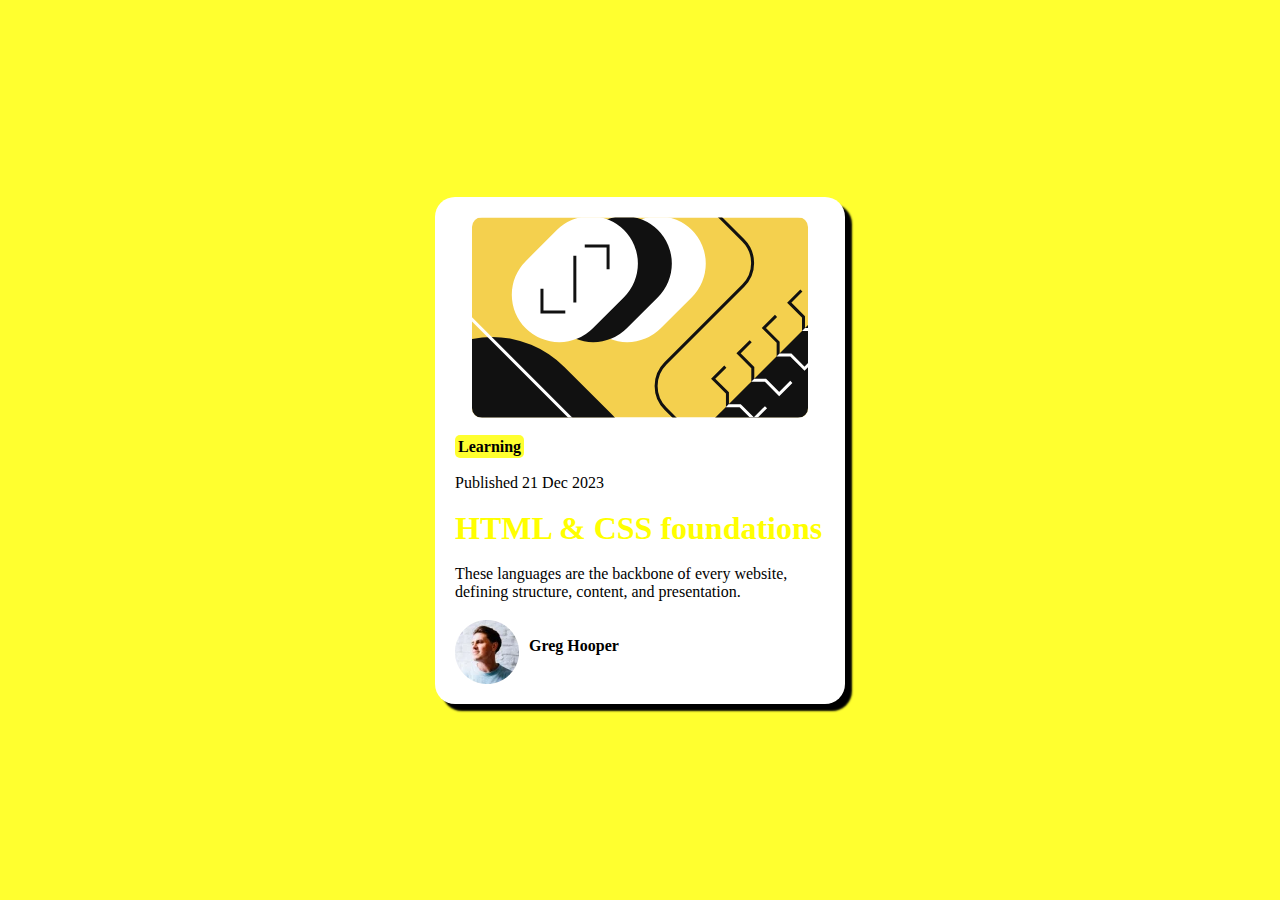
==== assets/index.html @ 4097d5fa "Initial commit" ====
<!DOCTYPE html>
<html lang="pt-br">
<head>
  <meta charset="UTF-8">
  <meta name="viewport" content="width=device-width, initial-scale=1.0"> 

  <link rel="icon" type="image/png" sizes="32x32" href="./assets/images/favicon-32x32.png">
  
  <title>Frontend Mentor | Blog preview card</title>

  <style>
    .attribution { font-size: 11px; text-align: center; }
    .attribution a { color: hsl(228, 45%, 44%); }
    *{
    margin:0px;
    padding:0px;
    } 
    body{
      background-color: rgba(255, 255, 0, 0.815);
      display: flex;
      align-items: center;
      justify-content: center;
      height: 100vh;
      margin: auto;
    }
    main{
      background-color: white;
      padding: 20px;
      margin: auto;
      max-width: 370px;
      border-radius: 20px;
      box-shadow: 7px 7px 2px black;
    }
    main img.principal{
      height: auto;
      display: block;
      max-width: 100%;
      margin: 0 auto 20px;
      border-radius: 10px;
    }
    span{
      background-color: rgba(255, 255, 0, 0.815);
      font-weight: bold;
      border-radius: 5px;
      padding: 3px;
    }
    h1{
      color: rgb(255, 255, 0);
    }
    main img.greg{
      float: left;
      margin-right: 10px;
    }
    p.textgreg{
      display: flex;
      align-items: center;
      justify-content: flex-start;
      height: 6vh;
    }
    h1:hover{
      color: black;
    }

  </style>

</head>
<body>
  <main>
    <img src="images/illustration-article.svg" alt="imagem" class="principal">
    <p><span>Learning</span></p>
    <br>
    <p>Published 21 Dec 2023</p>
    <br>
    <h1>HTML & CSS foundations</h1>
    <br>
    <p>These languages are the backbone of every website, defining structure, content, and presentation.</p>
    <br>
    <img src="images/image-avatar.webp" alt="avatar" class="greg"> 
    <p class="textgreg"> <strong>Greg Hooper</strong></p>
  </main>
  
</body>
</html>
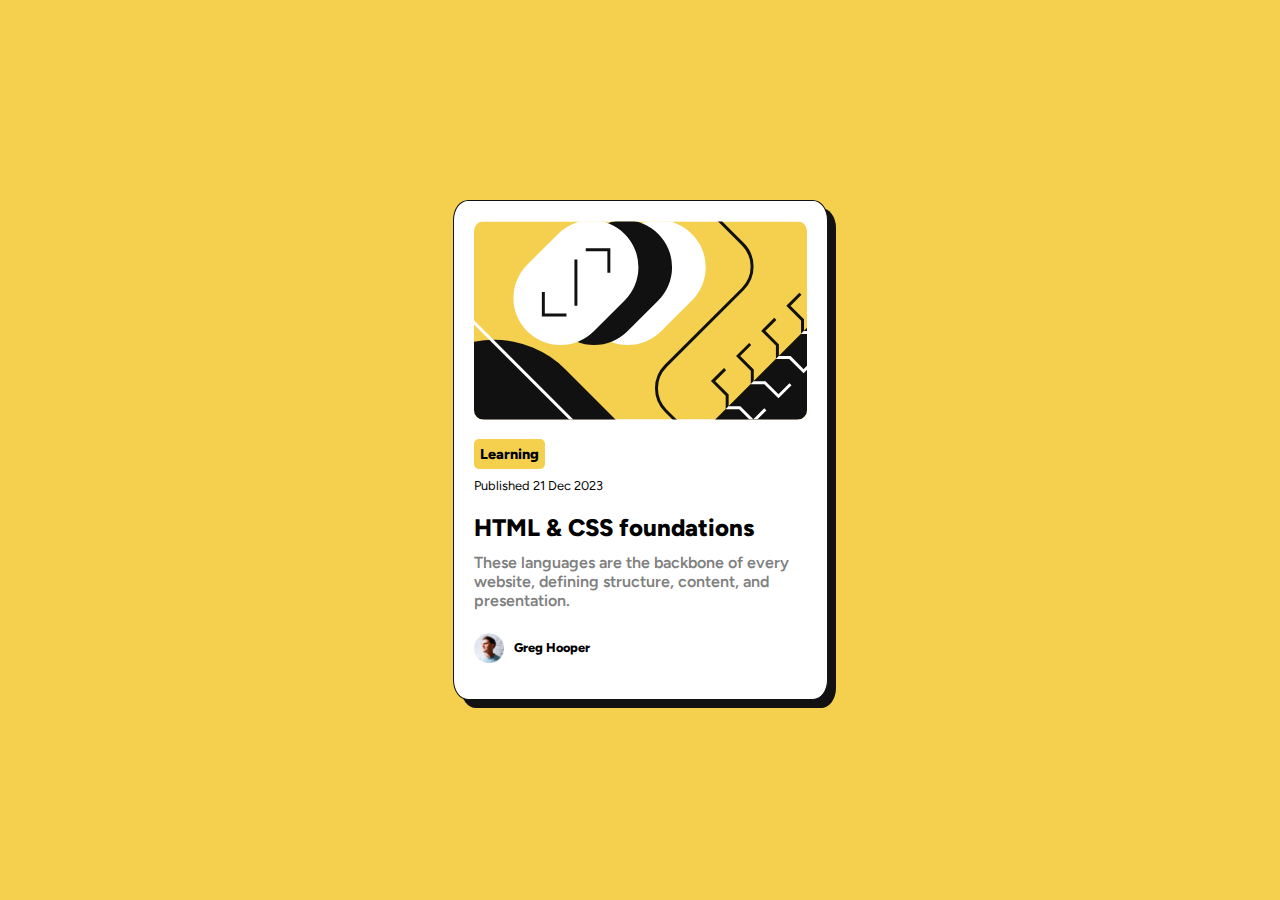
==== commit fed6e134: "att" ====
--- a/assets/index.html
+++ b/assets/index.html
@@ -3,81 +3,32 @@
 <head>
   <meta charset="UTF-8">
   <meta name="viewport" content="width=device-width, initial-scale=1.0"> 
-
-  <link rel="icon" type="image/png" sizes="32x32" href="./assets/images/favicon-32x32.png">
-  
+    <link rel="icon" type="image/png" sizes="32x32" href="images/favicon-32x32.png">
   <title>Frontend Mentor | Blog preview card</title>
 
-  <style>
-    .attribution { font-size: 11px; text-align: center; }
-    .attribution a { color: hsl(228, 45%, 44%); }
-    *{
-    margin:0px;
-    padding:0px;
-    } 
-    body{
-      background-color: rgba(255, 255, 0, 0.815);
-      display: flex;
-      align-items: center;
-      justify-content: center;
-      height: 100vh;
-      margin: auto;
-    }
-    main{
-      background-color: white;
-      padding: 20px;
-      margin: auto;
-      max-width: 370px;
-      border-radius: 20px;
-      box-shadow: 7px 7px 2px black;
-    }
-    main img.principal{
-      height: auto;
-      display: block;
-      max-width: 100%;
-      margin: 0 auto 20px;
-      border-radius: 10px;
-    }
-    span{
-      background-color: rgba(255, 255, 0, 0.815);
-      font-weight: bold;
-      border-radius: 5px;
-      padding: 3px;
-    }
-    h1{
-      color: rgb(255, 255, 0);
-    }
-    main img.greg{
-      float: left;
-      margin-right: 10px;
-    }
-    p.textgreg{
-      display: flex;
-      align-items: center;
-      justify-content: flex-start;
-      height: 6vh;
-    }
-    h1:hover{
-      color: black;
-    }
-
-  </style>
+  <link rel="stylesheet" href="style.css">
 
 </head>
 <body>
   <main>
-    <img src="images/illustration-article.svg" alt="imagem" class="principal">
-    <p><span>Learning</span></p>
-    <br>
-    <p>Published 21 Dec 2023</p>
-    <br>
-    <h1>HTML & CSS foundations</h1>
-    <br>
-    <p>These languages are the backbone of every website, defining structure, content, and presentation.</p>
-    <br>
-    <img src="images/image-avatar.webp" alt="avatar" class="greg"> 
-    <p class="textgreg"> <strong>Greg Hooper</strong></p>
-  </main>
+      <div class="carta">
+        <div class="carta-imagem">
+        <img src="images/illustration-article.svg" alt="Illustration" id="imagem">
+        </div>
+        <div class="data">
+          <span class="fw800" id="leitura">Learning</span>
+          <p id="data">Published 21 Dec 2023</p>
+        </div>
+
+        <div class="informação">
+          <h1 class="fw800 titulo">HTML & CSS foundations</h1>
+          <p class="fw600" id="descrição">These languages are the backbone of every website, defining structure, content, and presentation.</p>
   
+          <div class="autor">
+            <img src="images/image-avatar.webp" alt="Author" id="autor_imagem">
+            <span id="autor_nome" class="fw800">Greg Hooper</span>
+          </div>
+      </div>
+  </div>
 </body>
 </html>--- a/assets/style.css
+++ b/assets/style.css
@@ -0,0 +1,125 @@
+*{
+    margin:0px;
+    padding:0px;
+    box-sizing: border-box;
+    font-family: var(--font);
+} 
+
+@font-face {
+    font-family: 'Figtree';
+    src: url(fonts/Figtree-VariableFont_wght.ttf)
+    format('Truetype') ;
+}
+
+@media screen and (max-width:375px) {
+    .carta {
+        width: 335px;
+        height: 450px;   
+    }
+}
+
+:root {
+    --yellow: hsl(47, 88%, 63%);
+    --white: hsl(0, 0%, 100%);
+    --grey: hsl(0, 0%, 50%);
+    --black: hsl(0, 0%, 7%);
+    --font: 'Figtree', sans-serif;
+}
+
+body {
+    background-color: var(--yellow); 
+}
+
+main {
+    display: flex;
+    justify-content: center;
+    align-items: center;
+    min-height: 100vh;
+}
+
+.carta {
+    width: 375px;
+    height: 500px;
+    background: var(--white);
+    border-radius: 4%;
+    border: 1.5px solid var(--black);
+    box-shadow: 0.5em 0.5em var(--black);
+}
+
+.carta-imagem {
+    padding: 20px 20px 0 20px;
+}
+
+#imagem {
+    width: 100%;
+    height: 100%;
+    border-radius: 10px;
+}
+
+.data {
+    padding: 20px 15px 0 20px;
+}
+
+#leitura {
+    font-size: 0.9rem;
+    height: 30px;
+    width: 80px;
+    border-radius: 5px;
+    background-color: var(--yellow);
+    padding: 6px;
+    text-align: center;
+}
+
+#data {
+    font-size: 0.8rem;
+    margin-top: 15px;   
+}
+
+.informação {
+    height: 40%;
+    padding: 20px;
+}
+
+.titulo {
+    height: 25%;
+    font-size: 1.5rem;
+}
+
+.titulo:hover {
+    color: var(--yellow);
+    cursor: pointer;
+}
+
+#descrição {
+    color: var(--grey);
+    height: 50%;
+    font-size: 1rem;
+}
+
+.autor {
+    display: flex;
+    align-items: center;
+}
+
+#autor_imagem {
+    height: 30px;
+    width: 30px;
+}
+
+#autor_nome {
+    text-align: center;
+    margin-left: 10px;
+    font-size: 0.8rem;
+}
+
+.fw600 {
+    font-weight: 600;
+}
+
+.fw800 {
+    font-weight: 800;
+}
+
+
+    
+
